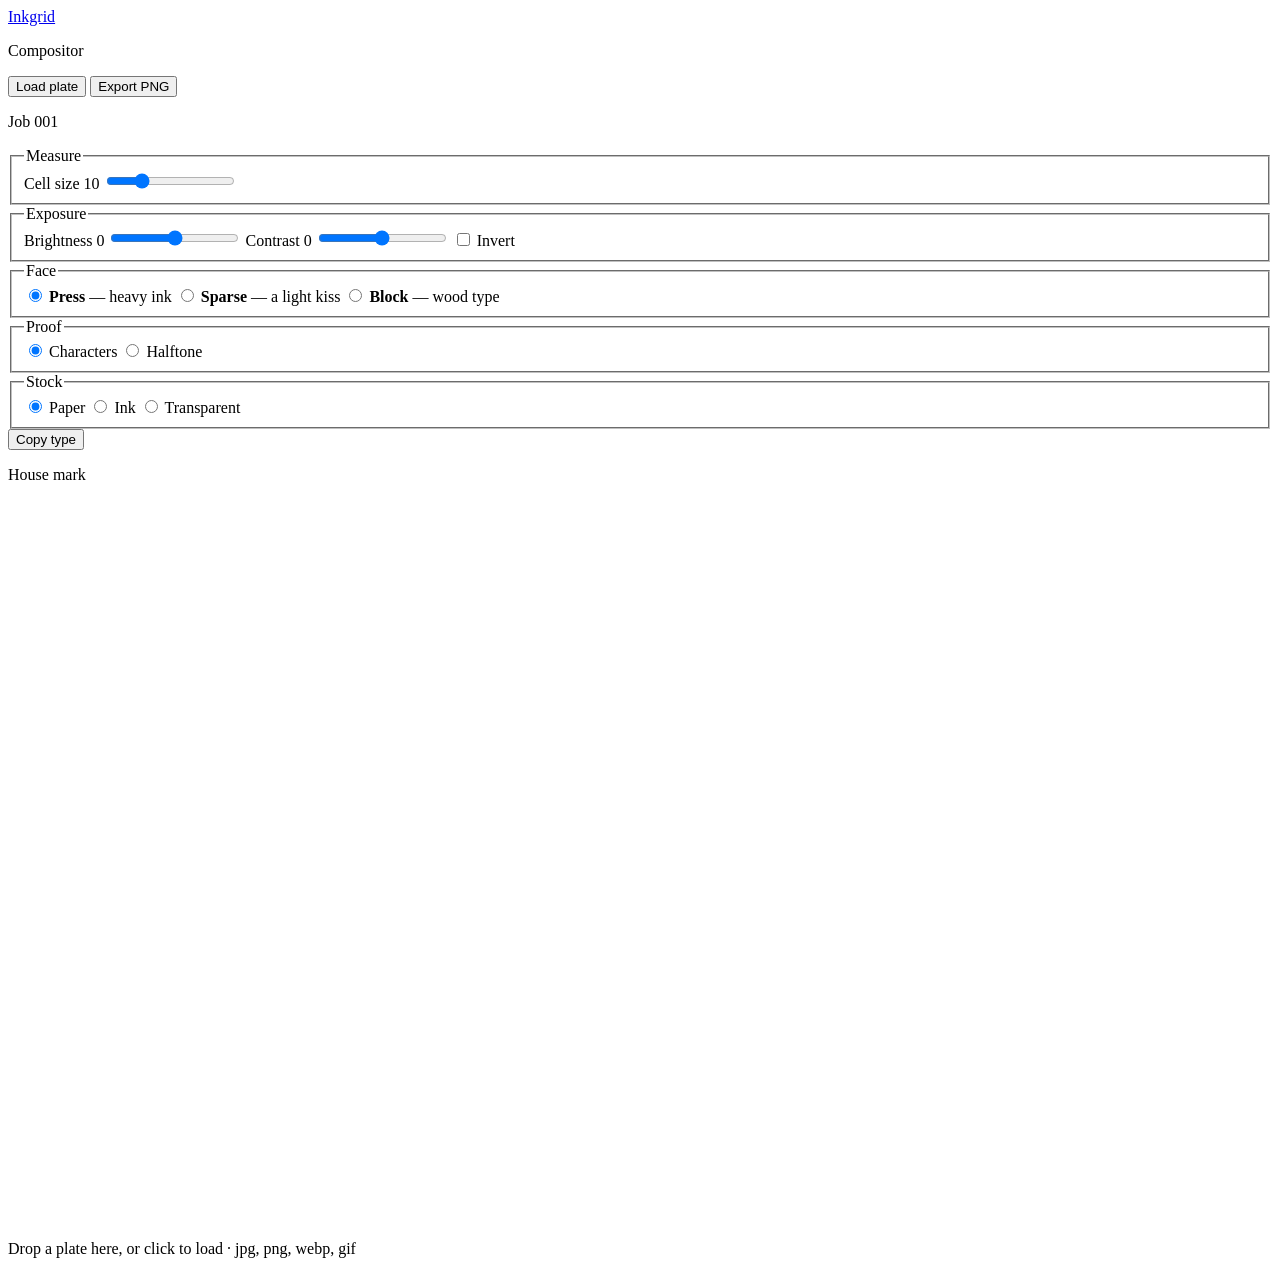
==== editor.html @ 21024d96 "Add Inkgrid v1 pages: landing, compositor, and README" ====
<!DOCTYPE html>
<html lang="en">
<head>
  <meta charset="utf-8">
  <meta name="viewport" content="width=device-width, initial-scale=1">
  <title>Press — Inkgrid</title>
  <meta name="description" content="Inkgrid compositor: press a photograph into characters or a halftone.">
  <link rel="icon" href="data:image/svg+xml,%3Csvg xmlns='http://www.w3.org/2000/svg' viewBox='0 0 32 32'%3E%3Crect fill='%23f4ead8' width='32' height='32'/%3E%3Ccircle cx='16' cy='16' r='11' fill='none' stroke='%231a1410' stroke-width='1.6'/%3E%3Cpath fill='%23b42318' d='M16 7 L23 16 L16 25 L9 16 Z'/%3E%3C/svg%3E">
  <link rel="stylesheet" href="styles.css">
</head>
<body class="page-editor">
  <header class="mast">
    <a class="wordmark" href="index.html">Inkgrid</a>
    <p class="mast-note">Compositor</p>
    <div class="mast-actions">
      <button type="button" class="btn btn-ghost" id="loadBtn">Load plate</button>
      <input type="file" id="file" accept="image/jpeg,image/png,image/webp,image/gif" hidden>
      <button type="button" class="btn btn-ink" id="exportBtn">Export PNG</button>
    </div>
  </header>

  <div class="editor">
    <aside class="ticket" aria-label="Job ticket">
      <p class="ticket-no">Job <span>001</span></p>

      <fieldset>
        <legend>Measure</legend>
        <label class="slider-label" for="cellSize">
          <span>Cell size</span>
          <output id="cellOut" for="cellSize">10</output>
        </label>
        <input type="range" id="cellSize" min="4" max="28" step="1" value="10">
      </fieldset>

      <fieldset>
        <legend>Exposure</legend>
        <label class="slider-label" for="brightness">
          <span>Brightness</span>
          <output id="brightOut" for="brightness">0</output>
        </label>
        <input type="range" id="brightness" min="-80" max="80" step="1" value="0">
        <label class="slider-label" for="contrast">
          <span>Contrast</span>
          <output id="contrastOut" for="contrast">0</output>
        </label>
        <input type="range" id="contrast" min="-80" max="80" step="1" value="0">
        <label class="check">
          <input type="checkbox" id="invert">
          <span>Invert</span>
        </label>
      </fieldset>

      <fieldset>
        <legend>Face</legend>
        <label class="choice">
          <input type="radio" name="ramp" value="press" checked>
          <span><strong>Press</strong> — heavy ink</span>
        </label>
        <label class="choice">
          <input type="radio" name="ramp" value="sparse">
          <span><strong>Sparse</strong> — a light kiss</span>
        </label>
        <label class="choice">
          <input type="radio" name="ramp" value="block">
          <span><strong>Block</strong> — wood type</span>
        </label>
      </fieldset>

      <fieldset>
        <legend>Proof</legend>
        <label class="choice">
          <input type="radio" name="mode" value="characters" checked>
          <span>Characters</span>
        </label>
        <label class="choice">
          <input type="radio" name="mode" value="halftone">
          <span>Halftone</span>
        </label>
      </fieldset>

      <fieldset>
        <legend>Stock</legend>
        <label class="choice">
          <input type="radio" name="ground" value="paper" checked>
          <span>Paper</span>
        </label>
        <label class="choice">
          <input type="radio" name="ground" value="ink">
          <span>Ink</span>
        </label>
        <label class="choice">
          <input type="radio" name="ground" value="transparent">
          <span>Transparent</span>
        </label>
      </fieldset>

      <div class="ticket-foot">
        <button type="button" class="btn btn-stamp" id="copyBtn">Copy type</button>
        <p class="ticket-status" id="status">House mark</p>
      </div>
    </aside>

    <main class="stage" id="stage" tabindex="0">
      <div class="stage-frame">
        <canvas id="preview" width="720" height="720" aria-label="Live proof"></canvas>
      </div>
      <p class="drop-hint" id="hint">Drop a plate here, or click to load · jpg, png, webp, gif</p>
    </main>
  </div>

  <script src="editor.js"></script>
</body>
</html>
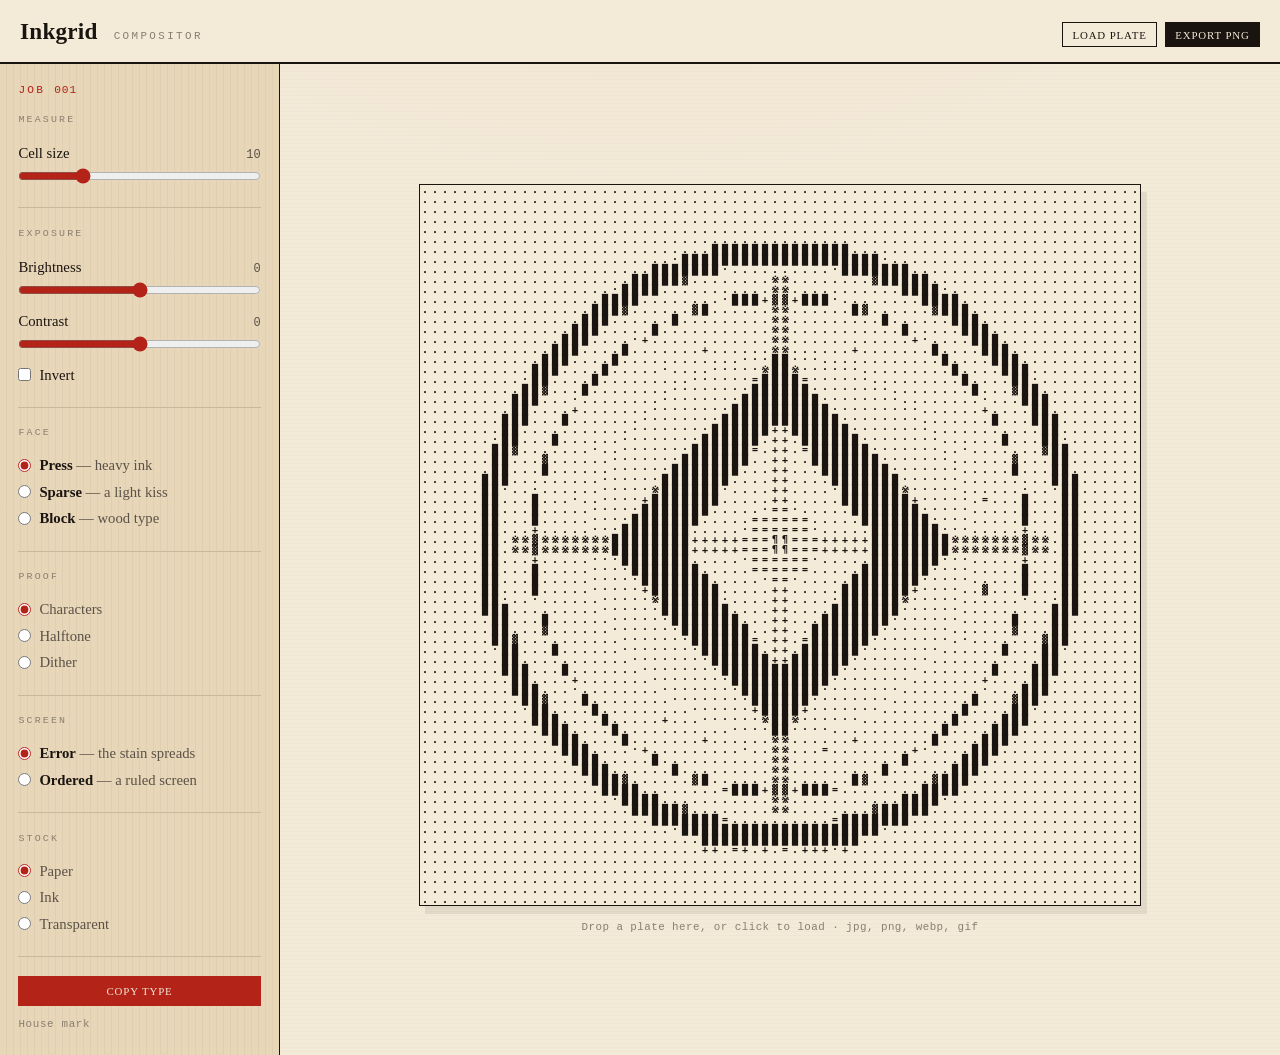
==== commit 3cdd49d4: "Add 1-bit dither proof with error and ordered screens" ====
--- a/editor.html
+++ b/editor.html
@@ -76,6 +76,22 @@
           <input type="radio" name="mode" value="halftone">
           <span>Halftone</span>
         </label>
+        <label class="choice">
+          <input type="radio" name="mode" value="dither">
+          <span>Dither</span>
+        </label>
+      </fieldset>
+
+      <fieldset id="screenFields">
+        <legend>Screen</legend>
+        <label class="choice">
+          <input type="radio" name="screen" value="error" checked>
+          <span><strong>Error</strong> — the stain spreads</span>
+        </label>
+        <label class="choice">
+          <input type="radio" name="screen" value="ordered">
+          <span><strong>Ordered</strong> — a ruled screen</span>
+        </label>
       </fieldset>
 
       <fieldset>
--- a/styles.css
+++ b/styles.css
@@ -0,0 +1,502 @@
+/* Inkgrid — letterpress shop, not a SaaS dashboard */
+
+:root {
+  --paper: #f4ead8;
+  --paper-deep: #e8d6b8;
+  --paper-edge: #d8c4a4;
+  --ink: #1a1410;
+  --ink-soft: #5a5248;
+  --ink-faint: #8a7e70;
+  --stamp: #b42318;
+  --stamp-deep: #8e1a12;
+  --rule: #cbb89a;
+  --display: "Iowan Old Style", "Palatino Linotype", Palatino, "Book Antiqua", Georgia, serif;
+  --mono: ui-monospace, Menlo, "SF Mono", Consolas, "Liberation Mono", monospace;
+}
+
+*,
+*::before,
+*::after {
+  box-sizing: border-box;
+}
+
+html,
+body {
+  margin: 0;
+  min-height: 100%;
+}
+
+body {
+  color: var(--ink);
+  font-family: var(--display);
+  background-color: var(--paper);
+  background-image:
+    radial-gradient(ellipse 80% 50% at 50% -10%, rgba(180, 35, 24, 0.045), transparent 55%),
+    repeating-linear-gradient(
+      0deg,
+      transparent,
+      transparent 3px,
+      rgba(26, 20, 16, 0.018) 3px,
+      rgba(26, 20, 16, 0.018) 4px
+    );
+  line-height: 1.5;
+}
+
+a {
+  color: inherit;
+}
+
+button,
+input {
+  font: inherit;
+}
+
+/* —— Landing —— */
+
+.page-home {
+  display: flex;
+  align-items: center;
+  justify-content: center;
+  padding: 3.5rem 1.25rem 4rem;
+}
+
+.sheet {
+  width: min(38rem, 100%);
+  text-align: center;
+  padding: 2.75rem 2rem 2.25rem;
+  border: 1px solid var(--ink);
+  box-shadow:
+    0 0 0 6px var(--paper),
+    0 0 0 7px var(--ink);
+  background:
+    linear-gradient(180deg, rgba(255, 248, 234, 0.55), transparent 28%),
+    var(--paper);
+}
+
+.eyebrow {
+  margin: 0 0 1.1rem;
+  font-family: var(--mono);
+  font-size: 0.68rem;
+  letter-spacing: 0.28em;
+  text-transform: uppercase;
+  color: var(--stamp);
+}
+
+.rule {
+  border: 0;
+  height: 0;
+  border-top: 2px solid var(--ink);
+  border-bottom: 1px solid var(--ink);
+  margin: 0 auto 1.75rem;
+  width: 100%;
+}
+
+.rule-light {
+  border-top: 1px solid var(--rule);
+  border-bottom: 0;
+  margin: 2rem auto 1rem;
+}
+
+.home-head {
+  display: flex;
+  flex-direction: column;
+  align-items: center;
+  gap: 1.15rem;
+}
+
+.printers-mark {
+  position: relative;
+  width: 4.25rem;
+  height: 4.25rem;
+}
+
+.mark-ring,
+.mark-diamond,
+.mark-dot {
+  position: absolute;
+  inset: 0;
+  margin: auto;
+}
+
+.mark-ring {
+  width: 4.25rem;
+  height: 4.25rem;
+  border: 2px solid var(--ink);
+  border-radius: 50%;
+}
+
+.mark-diamond {
+  width: 1.85rem;
+  height: 1.85rem;
+  background: var(--stamp);
+  transform: rotate(45deg);
+}
+
+.mark-dot {
+  width: 0.45rem;
+  height: 0.45rem;
+  background: var(--paper);
+  border-radius: 50%;
+}
+
+.wordmark-hero {
+  margin: 0;
+  font-size: clamp(3.4rem, 12vw, 5.4rem);
+  font-weight: 600;
+  letter-spacing: 0.02em;
+  line-height: 0.9;
+}
+
+.lede {
+  margin: 1.35rem 0 0;
+  font-size: clamp(1.2rem, 3vw, 1.45rem);
+  font-style: italic;
+  letter-spacing: 0.01em;
+}
+
+.standfirst {
+  margin: 0.85rem auto 0;
+  max-width: 28rem;
+  color: var(--ink-soft);
+  font-size: 1.02rem;
+}
+
+.cta-wrap {
+  margin: 2rem 0 0;
+}
+
+.cta {
+  display: inline-block;
+  padding: 0.72em 1.7em 0.68em;
+  background: var(--stamp);
+  color: var(--paper);
+  text-decoration: none;
+  letter-spacing: 0.16em;
+  text-transform: uppercase;
+  font-size: 0.78rem;
+  box-shadow: 3px 3px 0 var(--ink);
+}
+
+.cta:hover,
+.cta:focus-visible {
+  background: var(--stamp-deep);
+  transform: translate(1px, 1px);
+  box-shadow: 2px 2px 0 var(--ink);
+  outline: none;
+}
+
+.privacy {
+  margin: 0;
+  font-family: var(--mono);
+  font-size: 0.72rem;
+  letter-spacing: 0.04em;
+  color: var(--ink-soft);
+}
+
+.colophon {
+  margin: 1.35rem 0 0;
+  display: flex;
+  justify-content: center;
+  gap: 0.55rem;
+  font-size: 0.78rem;
+  font-style: italic;
+  color: var(--ink-faint);
+}
+
+.colophon-sep {
+  font-style: normal;
+}
+
+/* —— Editor chrome —— */
+
+.page-editor {
+  min-height: 100vh;
+  display: flex;
+  flex-direction: column;
+}
+
+.mast {
+  display: flex;
+  align-items: baseline;
+  gap: 1rem;
+  padding: 0.85rem 1.25rem;
+  border-bottom: 2px solid var(--ink);
+  background: var(--paper);
+}
+
+.wordmark {
+  font-size: 1.45rem;
+  font-weight: 600;
+  text-decoration: none;
+  letter-spacing: 0.01em;
+}
+
+.wordmark:hover,
+.wordmark:focus-visible {
+  color: var(--stamp);
+  outline: none;
+}
+
+.mast-note {
+  margin: 0;
+  flex: 1;
+  font-family: var(--mono);
+  font-size: 0.68rem;
+  letter-spacing: 0.22em;
+  text-transform: uppercase;
+  color: var(--ink-faint);
+}
+
+.mast-actions {
+  display: flex;
+  gap: 0.5rem;
+}
+
+.btn {
+  appearance: none;
+  border: 1px solid var(--ink);
+  background: transparent;
+  color: var(--ink);
+  padding: 0.38em 0.85em;
+  cursor: pointer;
+  letter-spacing: 0.08em;
+  text-transform: uppercase;
+  font-size: 0.68rem;
+  line-height: 1.3;
+}
+
+.btn:hover,
+.btn:focus-visible {
+  background: var(--ink);
+  color: var(--paper);
+  outline: none;
+}
+
+.btn:disabled {
+  opacity: 0.4;
+  cursor: not-allowed;
+}
+
+.btn:disabled:hover {
+  background: transparent;
+  color: var(--ink);
+}
+
+.btn-ink {
+  background: var(--ink);
+  color: var(--paper);
+}
+
+.btn-ink:hover,
+.btn-ink:focus-visible {
+  background: var(--stamp);
+  border-color: var(--stamp);
+}
+
+.btn-stamp {
+  width: 100%;
+  background: var(--stamp);
+  border-color: var(--stamp);
+  color: var(--paper);
+  padding: 0.65em 0.85em;
+}
+
+.btn-stamp:hover,
+.btn-stamp:focus-visible {
+  background: var(--stamp-deep);
+  border-color: var(--stamp-deep);
+  color: var(--paper);
+}
+
+.btn-ghost {
+  background: var(--paper);
+}
+
+/* —— Ticket + stage —— */
+
+.editor {
+  display: grid;
+  grid-template-columns: 17.5rem 1fr;
+  flex: 1;
+  min-height: 0;
+}
+
+.ticket {
+  border-right: 1px solid var(--ink);
+  padding: 1.1rem 1.15rem 1.4rem;
+  background:
+    repeating-linear-gradient(
+      90deg,
+      transparent,
+      transparent 6px,
+      rgba(26, 20, 16, 0.04) 6px,
+      rgba(26, 20, 16, 0.04) 7px
+    ),
+    var(--paper-deep);
+  overflow: auto;
+}
+
+.ticket-no {
+  margin: 0 0 0.9rem;
+  font-family: var(--mono);
+  font-size: 0.7rem;
+  letter-spacing: 0.2em;
+  text-transform: uppercase;
+  color: var(--stamp);
+}
+
+.ticket-no span {
+  letter-spacing: 0.08em;
+}
+
+fieldset {
+  border: 0;
+  margin: 0 0 1.15rem;
+  padding: 0 0 1.05rem;
+  border-bottom: 1px solid var(--rule);
+}
+
+legend {
+  padding: 0;
+  margin: 0 0 0.55rem;
+  font-family: var(--mono);
+  font-size: 0.62rem;
+  letter-spacing: 0.22em;
+  text-transform: uppercase;
+  color: var(--ink-faint);
+}
+
+.slider-label {
+  display: flex;
+  justify-content: space-between;
+  align-items: baseline;
+  font-size: 0.92rem;
+  margin: 0.35rem 0 0.15rem;
+}
+
+.slider-label output {
+  font-family: var(--mono);
+  font-size: 0.75rem;
+  color: var(--ink-soft);
+}
+
+input[type="range"] {
+  width: 100%;
+  accent-color: var(--stamp);
+  margin: 0 0 0.45rem;
+}
+
+.check,
+.choice {
+  display: flex;
+  align-items: flex-start;
+  gap: 0.5rem;
+  margin: 0.28rem 0;
+  font-size: 0.92rem;
+  cursor: pointer;
+}
+
+.check input,
+.choice input {
+  margin: 0.28rem 0 0;
+  accent-color: var(--stamp);
+}
+
+.choice strong {
+  font-weight: 600;
+}
+
+.choice span {
+  color: var(--ink-soft);
+}
+
+.choice strong {
+  color: var(--ink);
+}
+
+.ticket-foot {
+  display: flex;
+  flex-direction: column;
+  gap: 0.65rem;
+}
+
+.ticket-status {
+  margin: 0;
+  font-family: var(--mono);
+  font-size: 0.68rem;
+  letter-spacing: 0.06em;
+  color: var(--ink-faint);
+}
+
+.stage {
+  display: flex;
+  flex-direction: column;
+  align-items: center;
+  justify-content: center;
+  gap: 0.85rem;
+  padding: 1.5rem;
+  min-height: 0;
+  cursor: pointer;
+  outline: none;
+}
+
+.stage.is-drop {
+  background: rgba(180, 35, 24, 0.06);
+}
+
+.stage:focus-visible .stage-frame {
+  outline: 2px solid var(--stamp);
+  outline-offset: 4px;
+}
+
+.stage-frame {
+  max-width: 100%;
+  max-height: calc(100vh - 9.5rem);
+  border: 1px solid var(--ink);
+  background:
+    linear-gradient(45deg, var(--paper-edge) 25%, transparent 25%),
+    linear-gradient(-45deg, var(--paper-edge) 25%, transparent 25%),
+    linear-gradient(45deg, transparent 75%, var(--paper-edge) 75%),
+    linear-gradient(-45deg, transparent 75%, var(--paper-edge) 75%);
+  background-size: 16px 16px;
+  background-position: 0 0, 0 8px, 8px -8px, -8px 0;
+  box-shadow: 6px 8px 0 rgba(26, 20, 16, 0.08);
+}
+
+#preview {
+  display: block;
+  max-width: 100%;
+  max-height: calc(100vh - 9.5rem);
+  vertical-align: top;
+}
+
+.drop-hint {
+  margin: 0;
+  font-family: var(--mono);
+  font-size: 0.68rem;
+  letter-spacing: 0.04em;
+  color: var(--ink-faint);
+  text-align: center;
+}
+
+@media (max-width: 820px) {
+  .editor {
+    grid-template-columns: 1fr;
+  }
+
+  .ticket {
+    border-right: 0;
+    border-bottom: 1px solid var(--ink);
+  }
+
+  .mast {
+    flex-wrap: wrap;
+  }
+
+  .sheet {
+    box-shadow:
+      0 0 0 4px var(--paper),
+      0 0 0 5px var(--ink);
+    padding: 2rem 1.25rem 1.75rem;
+  }
+}
